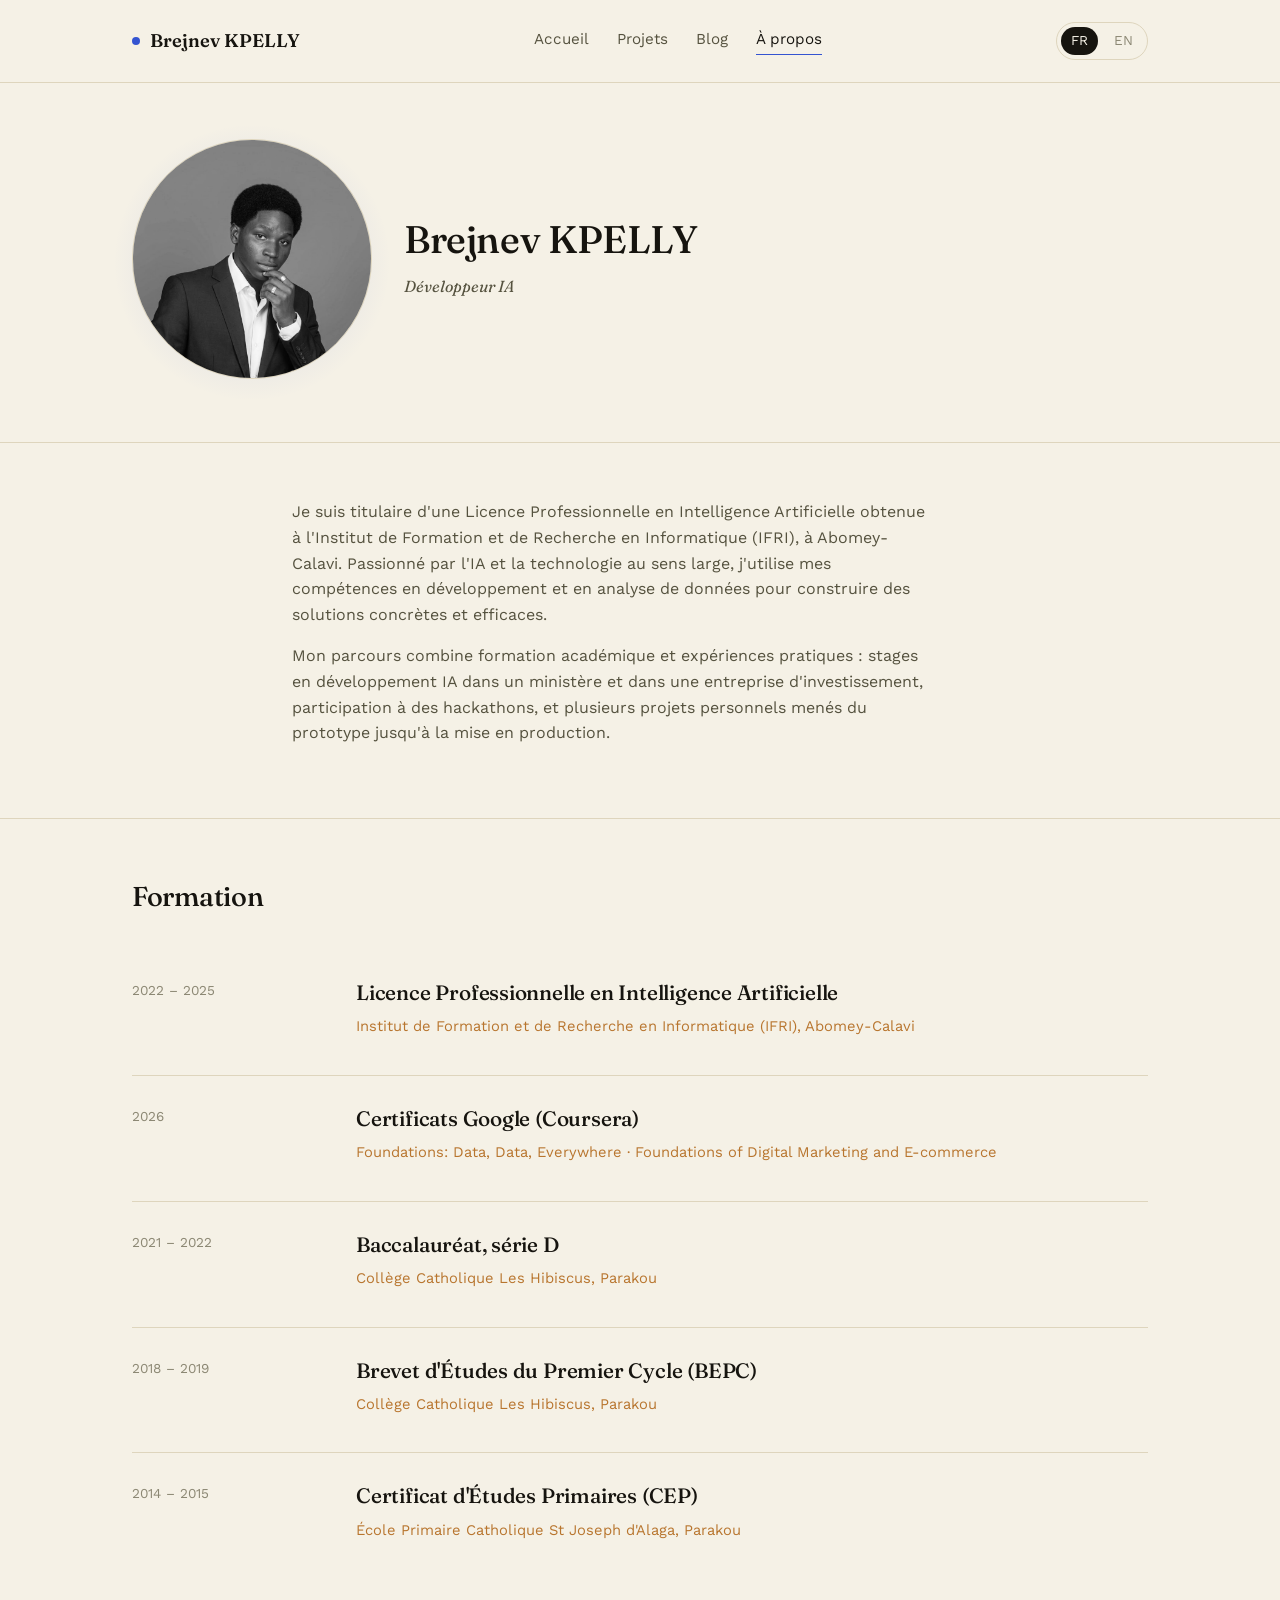
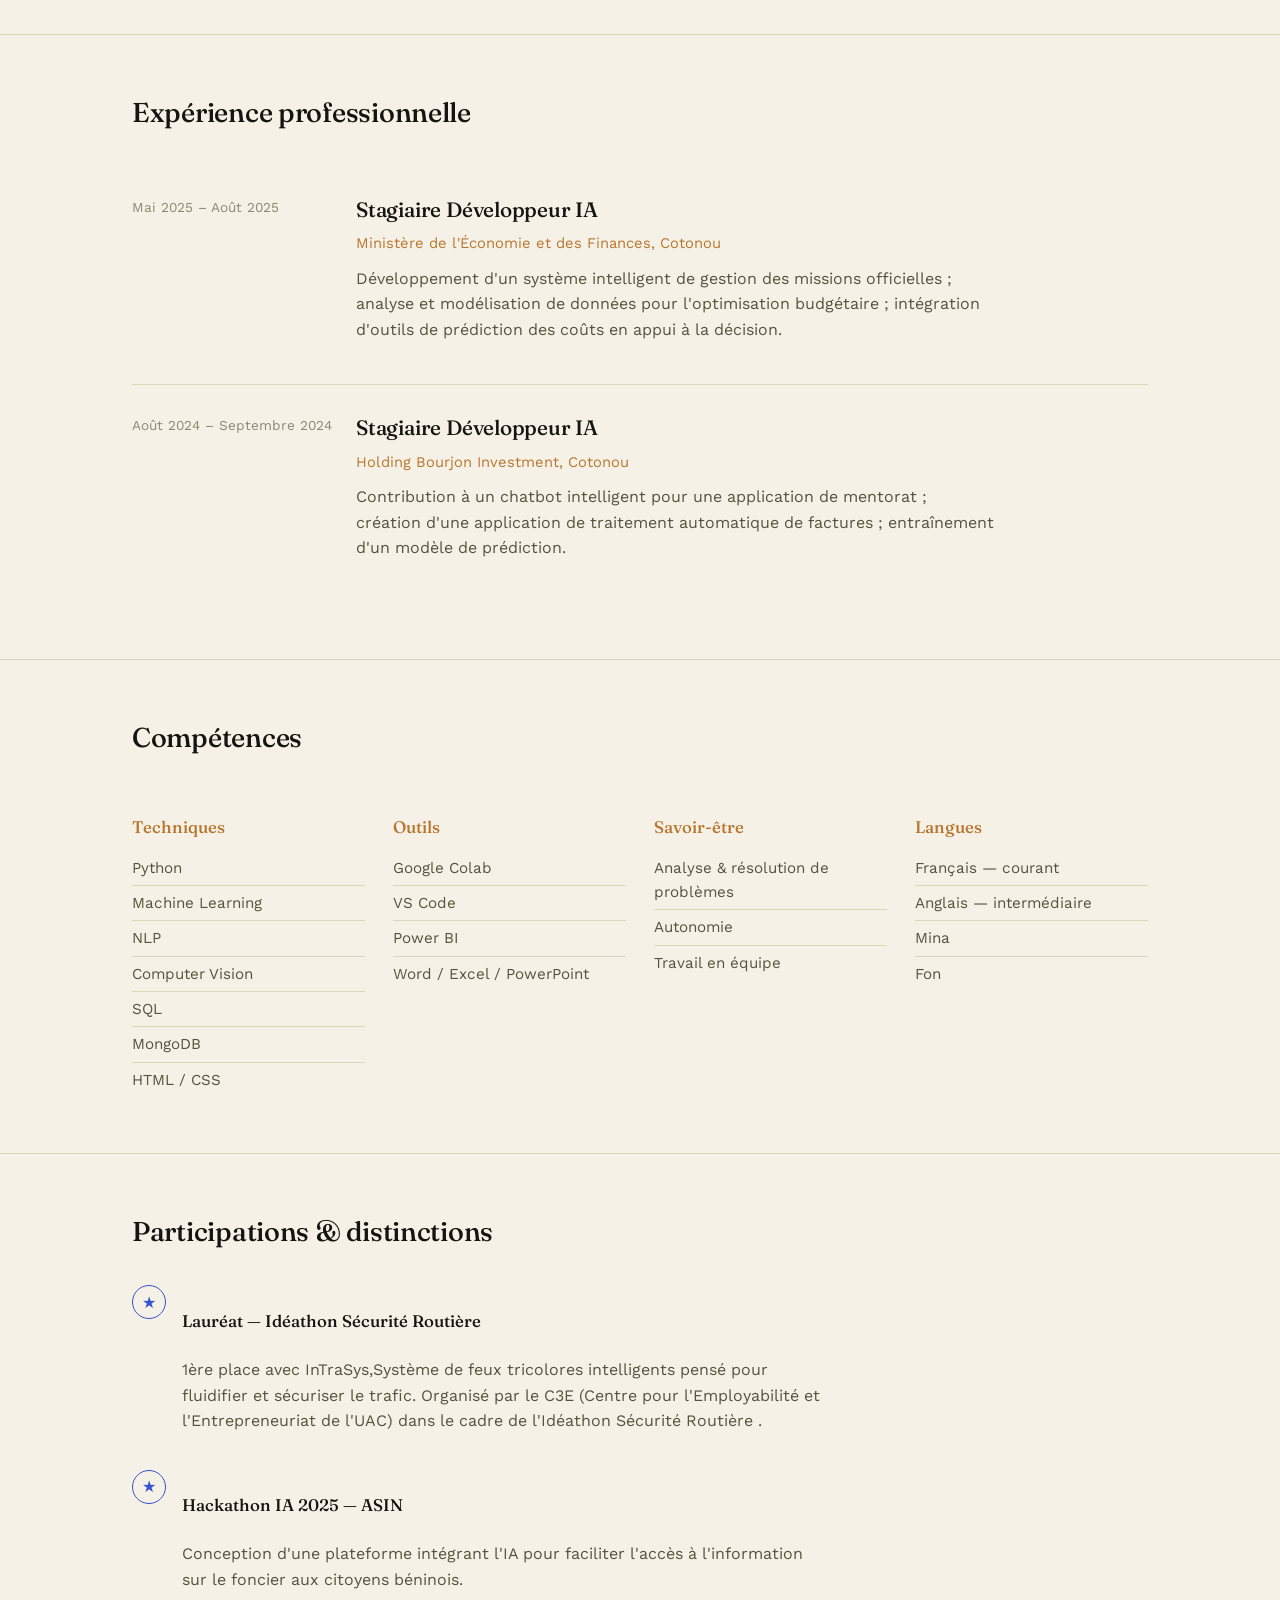
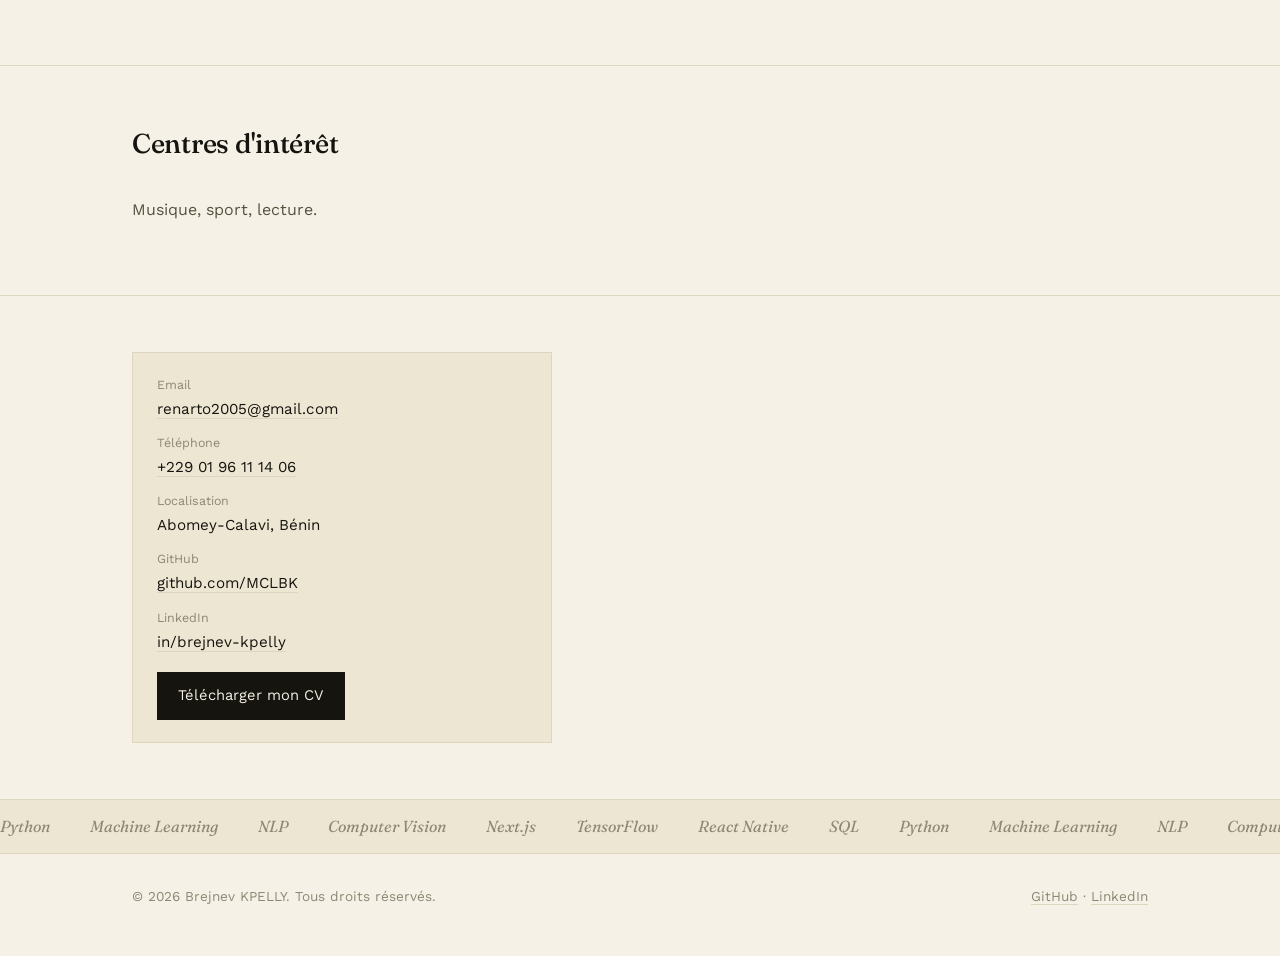
==== about.html @ 9922b502 "Première version du portfolio" ====
<!DOCTYPE html>
<html lang="fr">
<head>
<meta charset="UTF-8">
<meta name="viewport" content="width=device-width, initial-scale=1.0">
<title>À propos — Brejnev KPELLY</title>
<link rel="icon" href="data:,">
<link rel="stylesheet" href="css/style.css">
</head>
<body>

<header class="site">
  <div class="shell">
    <a href="index.html" class="mark"><span class="dot"></span>Brejnev KPELLY</a>
    <nav class="primary">
      <a href="index.html" data-i18n="nav.home">Accueil</a>
      <a href="projects.html" data-i18n="nav.projects">Projets</a>
      <a href="blog.html" data-i18n="nav.blog">Blog</a>
      <a href="about.html" data-i18n="nav.about" class="active">À propos</a>
    </nav>
    <div class="lang-toggle">
      <button data-lang="fr">FR</button>
      <button data-lang="en">EN</button>
    </div>
  </div>
</header>

<section style="padding-top:56px;">
  <div class="shell">
    <div class="about-hero">
      <span class="avatar-wrap"><img class="avatar" src="assets\IMG_3068.jpeg" alt="Brejnev KPELLY"></span>
      <div>
        <h1 style="font-size:2.4rem;">Brejnev KPELLY</h1>
        <p class="role" style="font-family:'Fraunces',serif; font-style:italic; color:var(--ink-soft); margin-top:4px;" data-i18n="about.role">Développeur IA</p>
      </div>
    </div>
  </div>
</section>

<section>
  <div class="shell prose">
    <p data-i18n="about.p1">Je suis titulaire d'une Licence Professionnelle en Intelligence Artificielle obtenue à l'Institut de Formation et de Recherche en Informatique (IFRI), à Abomey-Calavi. Passionné par l'IA et la technologie au sens large, j'utilise mes compétences en développement et en analyse de données pour construire des solutions concrètes et efficaces.</p>
    <p data-i18n="about.p2">Mon parcours combine formation académique et expériences pratiques : stages en développement IA dans un ministère et dans une entreprise d'investissement, participation à des hackathons, et plusieurs projets personnels menés du prototype jusqu'à la mise en production.</p>
  </div>
</section>

<section>
  <div class="shell">
    <div class="section-head"><h2 data-i18n="about.education">Formation</h2></div>
    <ul class="entry-list">
      <li class="entry"><span class="when" data-i18n="edu1.when">2022 – 2025</span>
        <div><h3 data-i18n="edu1.title">Licence Professionnelle en Intelligence Artificielle</h3>
        <span class="role" data-i18n="edu1.org">Institut de Formation et de Recherche en Informatique (IFRI), Abomey-Calavi</span></div>
      </li>
      <li class="entry"><span class="when" data-i18n="edu2.when">2026</span>
        <div><h3 data-i18n="edu2.title">Certificats Google (Coursera)</h3>
        <span class="role" data-i18n="edu2.org">Foundations: Data, Data, Everywhere · Foundations of Digital Marketing and E-commerce</span></div>
      </li>
      <li class="entry"><span class="when" data-i18n="edu3.when">2021 – 2022</span>
        <div><h3 data-i18n="edu3.title">Baccalauréat, série D</h3>
        <span class="role" data-i18n="edu3.org">Collège Catholique Les Hibiscus, Parakou</span></div>
      </li>
      <li class="entry"><span class="when" data-i18n="edu4.when">2018 – 2019</span>
        <div><h3 data-i18n="edu4.title">Brevet d'Études du Premier Cycle (BEPC)</h3>
        <span class="role" data-i18n="edu4.org">Collège Catholique Les Hibiscus, Parakou</span></div>
      </li>
      <li class="entry"><span class="when" data-i18n="edu5.when">2014 – 2015</span>
        <div><h3 data-i18n="edu5.title">Certificat d'Études Primaires (CEP)</h3>
        <span class="role" data-i18n="edu5.org">École Primaire Catholique St Joseph d'Alaga, Parakou</span></div>
      </li>
    </ul>
  </div>
</section>

<section>
  <div class="shell">
    <div class="section-head"><h2 data-i18n="about.experience">Expérience professionnelle</h2></div>
    <ul class="entry-list">
      <li class="entry">
        <span class="when" data-i18n="exp1.when">Mai 2025 – Août 2025</span>
        <div>
          <h3 data-i18n="exp1.role">Stagiaire Développeur IA</h3>
          <span class="role" data-i18n="exp1.org">Ministère de l'Économie et des Finances, Cotonou</span>
          <p data-i18n="exp1.desc">Développement d'un système intelligent de gestion des missions officielles ; analyse et modélisation de données pour l'optimisation budgétaire ; intégration d'outils de prédiction des coûts en appui à la décision.</p>
        </div>
      </li>
      <li class="entry">
        <span class="when" data-i18n="exp2.when">Août 2024 – Septembre 2024</span>
        <div>
          <h3 data-i18n="exp2.role">Stagiaire Développeur IA</h3>
          <span class="role" data-i18n="exp2.org">Holding Bourjon Investment, Cotonou</span>
          <p data-i18n="exp2.desc">Contribution à un chatbot intelligent pour une application de mentorat ; création d'une application de traitement automatique de factures ; entraînement d'un modèle de prédiction.</p>
        </div>
      </li>
    </ul>
  </div>
</section>

<section>
  <div class="shell">
    <div class="section-head"><h2 data-i18n="about.skills">Compétences</h2></div>
    <div class="skills-grid">
      <div>
        <h4 data-i18n="skills.tech">Techniques</h4>
        <ul><li>Python</li><li>Machine Learning</li><li>NLP</li><li>Computer Vision</li><li>SQL</li><li>MongoDB</li><li>HTML / CSS</li></ul>
      </div>
      <div>
        <h4 data-i18n="skills.tools">Outils</h4>
        <ul><li>Google Colab</li><li>VS Code</li><li>Power BI</li><li>Word / Excel / PowerPoint</li></ul>
      </div>
      <div>
        <h4 data-i18n="skills.soft">Savoir-être</h4>
        <ul><li>Analyse &amp; résolution de problèmes</li><li>Autonomie</li><li>Travail en équipe</li></ul>
      </div>
      <div>
        <h4 data-i18n="skills.lang">Langues</h4>
        <ul><li>Français — courant</li><li>Anglais — intermédiaire</li><li>Mina</li><li>Fon</li></ul>
      </div>
    </div>
  </div>
</section>

<section>
  <div class="shell">
    <div class="section-head"><h2 data-i18n="about.achievements">Participations &amp; distinctions</h2></div>
    <div class="achv">
      <div class="achv-item">
        <span class="badge">★</span>
        <div>
          <h4 data-i18n="achv1.title">Lauréat — Idéathon Sécurité Routière</h4>
          <p data-i18n="achv1.desc">1ère place avec InTraSys, un système de feux tricolores intelligents. Organisé par le C3E (Centre pour l'Employabilité et l'Entrepreneuriat de l'UAC).</p>
        </div>
      </div>
      <div class="achv-item">
        <span class="badge">★</span>
        <div>
          <h4 data-i18n="achv2.title">Hackathon IA 2025 — ASIN</h4>
          <p data-i18n="achv2.desc">Conception d'une plateforme intégrant l'IA pour faciliter l'accès à l'information sur le foncier aux citoyens béninois.</p>
        </div>
      </div>
    </div>
  </div>
</section>

<section>
  <div class="shell">
    <div class="section-head"><h2 data-i18n="about.interests">Centres d'intérêt</h2></div>
    <p data-i18n="about.interests_value">Musique, sport, lecture.</p>
  </div>
</section>

<section id="contact" style="border-bottom:none;">
  <div class="shell">
    <div class="hero-panel" style="max-width:420px;">
      <dl>
        <dt data-i18n="hero.email">Email</dt>
        <dd><a href="mailto:renarto2005@gmail.com">renarto2005@gmail.com</a></dd>
        <dt data-i18n="hero.phone">Téléphone</dt>
        <dd><a href="tel:+22901961114">+229 01 96 11 14 06</a></dd>
        <dt data-i18n="hero.location">Localisation</dt>
        <dd data-i18n="hero.location_value">Abomey-Calavi, Bénin</dd>
        <dt data-i18n="hero.github">GitHub</dt>
        <dd><a href="https://github.com/MCLBK" target="_blank" rel="noopener">github.com/MCLBK</a></dd>
        <dt data-i18n="hero.linkedin">LinkedIn</dt>
        <dd><a href="https://www.linkedin.com/in/brejnev-kpelly-991918427" target="_blank" rel="noopener">in/brejnev-kpelly</a></dd>
      </dl>
      <div class="hero-cta" style="margin-top:18px;">
        <a class="btn primary" href="assets/CV_KPELLY_Brejnev.pdf" download data-i18n="hero.cta_cv">Télécharger mon CV</a>
      </div>
    </div>
  </div>
</section>

<div class="marquee"><div class="marquee-track">
  <span>Python</span><span>Machine Learning</span><span>NLP</span><span>Computer Vision</span><span>Next.js</span><span>TensorFlow</span><span>React Native</span><span>SQL</span>
  <span>Python</span><span>Machine Learning</span><span>NLP</span><span>Computer Vision</span><span>Next.js</span><span>TensorFlow</span><span>React Native</span><span>SQL</span>
</div></div>
<footer class="site">
  <div class="shell">
    <span>© 2026 Brejnev KPELLY. <span data-i18n="footer.rights">Tous droits réservés.</span></span>
    <span><a href="https://github.com/MCLBK" target="_blank" rel="noopener">GitHub</a> · <a href="https://www.linkedin.com/in/brejnev-kpelly-991918427" target="_blank" rel="noopener">LinkedIn</a></span>
  </div>
</footer>

<script src="js/main.js"></script>
</body>
</html>
---- css/style.css ----
/* ============================================================
   Brejnev KPELLY — Portfolio
   Design tokens
   ============================================================ */
@import url('https://fonts.googleapis.com/css2?family=Fraunces:ital,opsz,wght@0,9..144,400;0,9..144,500;0,9..144,600;1,9..144,500&family=Work+Sans:wght@400;500;600&display=swap');

:root{
  --bg: #F5F1E6;
  --surface: #EDE6D3;
  --ink: #16140F;
  --ink-soft: #55523F;
  --ink-faint: #8C8874;
  --accent: #3454D1;
  --accent-2: #B8752E;
  --line: #DED5BD;
  --max: 760px;
  --wide: 1080px;
}

*{ box-sizing:border-box; }
html{ scroll-behavior:smooth; }

body{
  margin:0;
  background:var(--bg);
  color:var(--ink);
  font-family:'Work Sans', sans-serif;
  font-size:16px;
  line-height:1.6;
  -webkit-font-smoothing:antialiased;
}

h1,h2,h3,.serif{
  font-family:'Fraunces', serif;
  font-weight:500;
  letter-spacing:-0.01em;
  margin:0;
}

a{ color:inherit; text-decoration:none; }

p{ margin:0 0 1em; color:var(--ink-soft); max-width:64ch; }

::selection{ background:var(--accent); color:#fff; }

/* focus visibility */
a:focus-visible, button:focus-visible{
  outline:2px solid var(--accent-2);
  outline-offset:3px;
}

@media (prefers-reduced-motion: reduce){
  *{ animation-duration:0.001ms !important; transition-duration:0.001ms !important; }
}

/* ---------- layout shells ---------- */
.shell{
  max-width:var(--wide);
  margin:0 auto;
  padding:0 32px;
}
.prose{ max-width:var(--max); }

/* ---------- header ---------- */
header.site{
  border-bottom:1px solid var(--line);
  padding:22px 0;
}
header.site .shell{
  display:flex;
  align-items:center;
  justify-content:space-between;
  gap:24px;
  flex-wrap:wrap;
}
.mark{
  font-family:'Fraunces', serif;
  font-weight:600;
  font-size:1.15rem;
  display:flex;
  align-items:center;
  gap:10px;
}
.mark .dot{
  width:8px; height:8px; border-radius:50%;
  background:var(--accent);
  display:inline-block;
}
nav.primary{
  display:flex;
  align-items:center;
  gap:28px;
  flex-wrap:wrap;
}
nav.primary a{
  font-size:0.95rem;
  color:var(--ink-soft);
  padding-bottom:3px;
  border-bottom:1px solid transparent;
  transition:color .15s ease, border-color .15s ease;
}
nav.primary a:hover, nav.primary a.active{
  color:var(--ink);
  border-color:var(--accent);
}
.lang-toggle{
  display:flex;
  align-items:center;
  gap:6px;
  font-size:0.85rem;
  color:var(--ink-faint);
  border:1px solid var(--line);
  border-radius:999px;
  padding:4px 4px;
}
.lang-toggle button{
  background:none;
  border:none;
  font:inherit;
  color:inherit;
  cursor:pointer;
  padding:3px 10px;
  border-radius:999px;
}
.lang-toggle button.active{
  background:var(--ink);
  color:var(--bg);
}

/* ---------- hero ---------- */
.hero{
  padding:72px 0 56px;
  border-bottom:1px solid var(--line);
}
.hero .shell{
  display:grid;
  grid-template-columns:1.5fr 1fr;
  gap:48px;
  align-items:end;
}
.hero-eyebrow{
  color:var(--accent-2);
  font-size:0.95rem;
  margin-bottom:14px;
  display:block;
}
.hero h1{
  font-size:clamp(2.4rem, 5vw, 4rem);
  line-height:1.02;
  opacity:0;
  transform:translateY(10px);
  animation:rise .7s ease forwards;
}
.hero .role{
  font-family:'Fraunces', serif;
  font-style:italic;
  font-size:clamp(1.2rem, 2.2vw, 1.6rem);
  color:var(--ink-soft);
  margin-top:6px;
  opacity:0;
  transform:translateY(10px);
  animation:rise .7s ease .12s forwards;
}
.hero p.intro{
  margin-top:22px;
  font-size:1.05rem;
  opacity:0;
  transform:translateY(10px);
  animation:rise .7s ease .22s forwards;
}
@keyframes rise{ to{ opacity:1; transform:translateY(0); } }

.hero-panel{
  border:1px solid var(--line);
  padding:22px 24px;
  background:var(--surface);
}
.hero-panel .avatar{
  width:120px; height:120px;
  border-radius:50%;
  border:1px solid var(--line);
  object-fit:cover;
  margin-bottom:16px;
  background:#fff;
}
.hero-panel dl{ margin:0; }
.hero-panel dt{
  font-size:0.78rem;
  color:var(--ink-faint);
  margin-top:12px;
}
.hero-panel dt:first-of-type{ margin-top:0; }
.hero-panel dd{
  margin:2px 0 0;
  font-size:0.95rem;
}
.hero-panel dd a{ border-bottom:1px solid var(--line); }
.hero-panel dd a:hover{ border-color:var(--accent); color:var(--accent); }

.hero-cta{
  margin-top:24px;
  display:flex;
  gap:14px;
  flex-wrap:wrap;
}
.btn{
  display:inline-block;
  padding:11px 20px;
  border:1px solid var(--ink);
  font-size:0.92rem;
}
.btn.primary{ background:var(--ink); color:var(--bg); }
.btn.primary:hover{ background:var(--accent-2); border-color:var(--accent-2); }
.btn:not(.primary):hover{ border-color:var(--accent); color:var(--accent); }

/* ---------- sections ---------- */
section{ padding:56px 0; border-bottom:1px solid var(--line); }
section:last-of-type{ border-bottom:none; }
.section-head{
  display:flex;
  align-items:baseline;
  justify-content:space-between;
  gap:24px;
  margin-bottom:32px;
  flex-wrap:wrap;
}
.section-head h2{ font-size:1.7rem; }
.section-head .see-all{
  font-size:0.9rem;
  color:var(--ink-faint);
  border-bottom:1px solid var(--line);
}
.section-head .see-all:hover{ color:var(--accent); border-color:var(--accent); }

/* ---------- list entries (projects, experience) ---------- */
.entry-list{ list-style:none; margin:0; padding:0; }
.entry{
  padding:26px 0;
  border-top:1px solid var(--line);
  display:grid;
  grid-template-columns:200px 1fr;
  gap:24px;
}
.entry:first-child{ border-top:none; }
.entry .when{
  font-size:0.85rem;
  color:var(--ink-faint);
  padding-top:4px;
}
.entry h3{ font-size:1.3rem; margin-bottom:6px; }
.entry .role{ color:var(--accent-2); font-size:0.92rem; margin-bottom:10px; display:block; }
.entry .tags{
  margin-top:14px;
  display:flex;
  flex-wrap:wrap;
  gap:8px;
}
.entry .tags span{
  font-size:0.78rem;
  color:var(--ink-soft);
  border:1px solid var(--line);
  padding:3px 10px;
  border-radius:999px;
}
.entry .links{
  margin-top:14px;
  display:flex;
  gap:18px;
}
.entry .links a{
  font-size:0.88rem;
  border-bottom:1px solid var(--line);
}
.entry .links a:hover{ border-color:var(--accent); color:var(--accent); }

@media (max-width:640px){
  .entry{ grid-template-columns:1fr; gap:8px; }
  .hero .shell{ grid-template-columns:1fr; }
}

/* ---------- skills grid ---------- */
.skills-grid{
  display:grid;
  grid-template-columns:repeat(auto-fit, minmax(200px,1fr));
  gap:28px;
}
.skills-grid h4{
  font-family:'Fraunces', serif;
  font-weight:500;
  font-size:1.05rem;
  margin-bottom:10px;
  color:var(--accent-2);
}
.skills-grid ul{ list-style:none; margin:0; padding:0; }
.skills-grid li{
  color:var(--ink-soft);
  font-size:0.95rem;
  padding:5px 0;
  border-top:1px solid var(--line);
}
.skills-grid li:first-child{ border-top:none; }

/* ---------- achievements ---------- */
.achv{
  display:grid;
  gap:20px;
}
.achv-item{
  display:grid;
  grid-template-columns:auto 1fr;
  gap:16px;
  align-items:start;
}
.achv-item .badge{
  width:34px; height:34px;
  border:1px solid var(--accent);
  color:var(--accent);
  display:flex; align-items:center; justify-content:center;
  border-radius:50%;
  flex-shrink:0;
}
.achv-item h4{ font-family:'Fraunces', serif; font-weight:500; font-size:1.05rem; }
.achv-item p{ margin-top:4px; }

/* ---------- about page ---------- */
.about-hero{
  display:grid;
  grid-template-columns:auto 1fr;
  gap:32px;
  align-items:center;
}
.about-hero .avatar{
  width:240px; height:240px; border-radius:50%;
  border:1px solid var(--line);
  object-fit:cover;
  background:var(--surface);
}
@media (max-width:520px){
  .about-hero{ grid-template-columns:1fr; text-align:left; }
}

/* ---------- blog empty state ---------- */
.empty{
  border:1px dashed var(--line);
  padding:48px 32px;
  text-align:left;
  max-width:var(--max);
}
.empty h3{ font-size:1.3rem; margin-bottom:10px; }

/* ---------- footer ---------- */
footer.site{
  padding:32px 0 48px;
}
footer.site .shell{
  display:flex;
  justify-content:space-between;
  gap:16px;
  flex-wrap:wrap;
  font-size:0.85rem;
  color:var(--ink-faint);
}
footer.site a{ border-bottom:1px solid var(--line); }
footer.site a:hover{ color:var(--accent); border-color:var(--accent); }

/* ---------- status pill ---------- */
.status-pill{
  display:inline-flex;
  align-items:center;
  gap:8px;
  font-size:0.82rem;
  color:var(--ink-soft);
  margin-bottom:18px;
}
.status-pill .ping{
  position:relative;
  width:8px; height:8px;
  border-radius:50%;
  background:var(--accent);
  flex-shrink:0;
}
.status-pill .ping::after{
  content:"";
  position:absolute;
  inset:-5px;
  border-radius:50%;
  border:1px solid var(--accent);
  animation:ping 2.4s ease-out infinite;
}
@keyframes ping{
  0%{ transform:scale(0.6); opacity:0.9; }
  100%{ transform:scale(1.9); opacity:0; }
}

/* ---------- avatar glow ---------- */
.avatar-wrap{
  position:relative;
  display:inline-block;
}
.avatar-wrap::before{
  content:"";
  position:absolute;
  inset:-18px;
  background:radial-gradient(circle, rgba(52,84,209,0.20), rgba(52,84,209,0) 70%);
  border-radius:50%;
  animation:breathe 5s ease-in-out infinite;
  z-index:0;
}
.avatar-wrap img{ position:relative; z-index:1; }
@keyframes breathe{
  0%,100%{ transform:scale(0.94); opacity:0.8; }
  50%{ transform:scale(1.08); opacity:1; }
}

/* ---------- scroll reveal ---------- */
.reveal-init{
  opacity:0;
  transform:translateY(16px);
  transition:opacity .6s ease, transform .6s ease;
}
.reveal-init.reveal-in{
  opacity:1;
  transform:translateY(0);
}

/* ---------- entry hover accent ---------- */
.entry{ position:relative; transition:padding-left .25s ease; }
.entry::before{
  content:"";
  position:absolute;
  left:-14px; top:26px; bottom:26px;
  width:0;
  background:var(--accent);
  transition:width .25s ease;
}
.entry:hover::before{ width:3px; }
.entry:hover{ padding-left:12px; }
@media (max-width:640px){
  .entry:hover{ padding-left:0; }
  .entry::before{ display:none; }
}

/* ---------- button nudge ---------- */
.btn{ transition:background .15s ease, border-color .15s ease, color .15s ease, transform .15s ease; }
.btn:hover{ transform:translateX(2px); }
.see-all{ display:inline-block; transition:transform .15s ease, color .15s ease, border-color .15s ease; }
.see-all:hover{ transform:translateX(3px); }

/* ---------- marquee strip ---------- */
.marquee{
  border-top:1px solid var(--line);
  border-bottom:1px solid var(--line);
  overflow:hidden;
  padding:14px 0;
  background:var(--surface);
}
.marquee-track{
  display:flex;
  width:max-content;
  gap:40px;
  animation:marquee 28s linear infinite;
}
.marquee-track span{
  font-family:'Fraunces', serif;
  font-style:italic;
  font-size:1rem;
  color:var(--ink-faint);
  white-space:nowrap;
}
.marquee:hover .marquee-track{ animation-play-state:paused; }
@keyframes marquee{
  from{ transform:translateX(0); }
  to{ transform:translateX(-50%); }
}
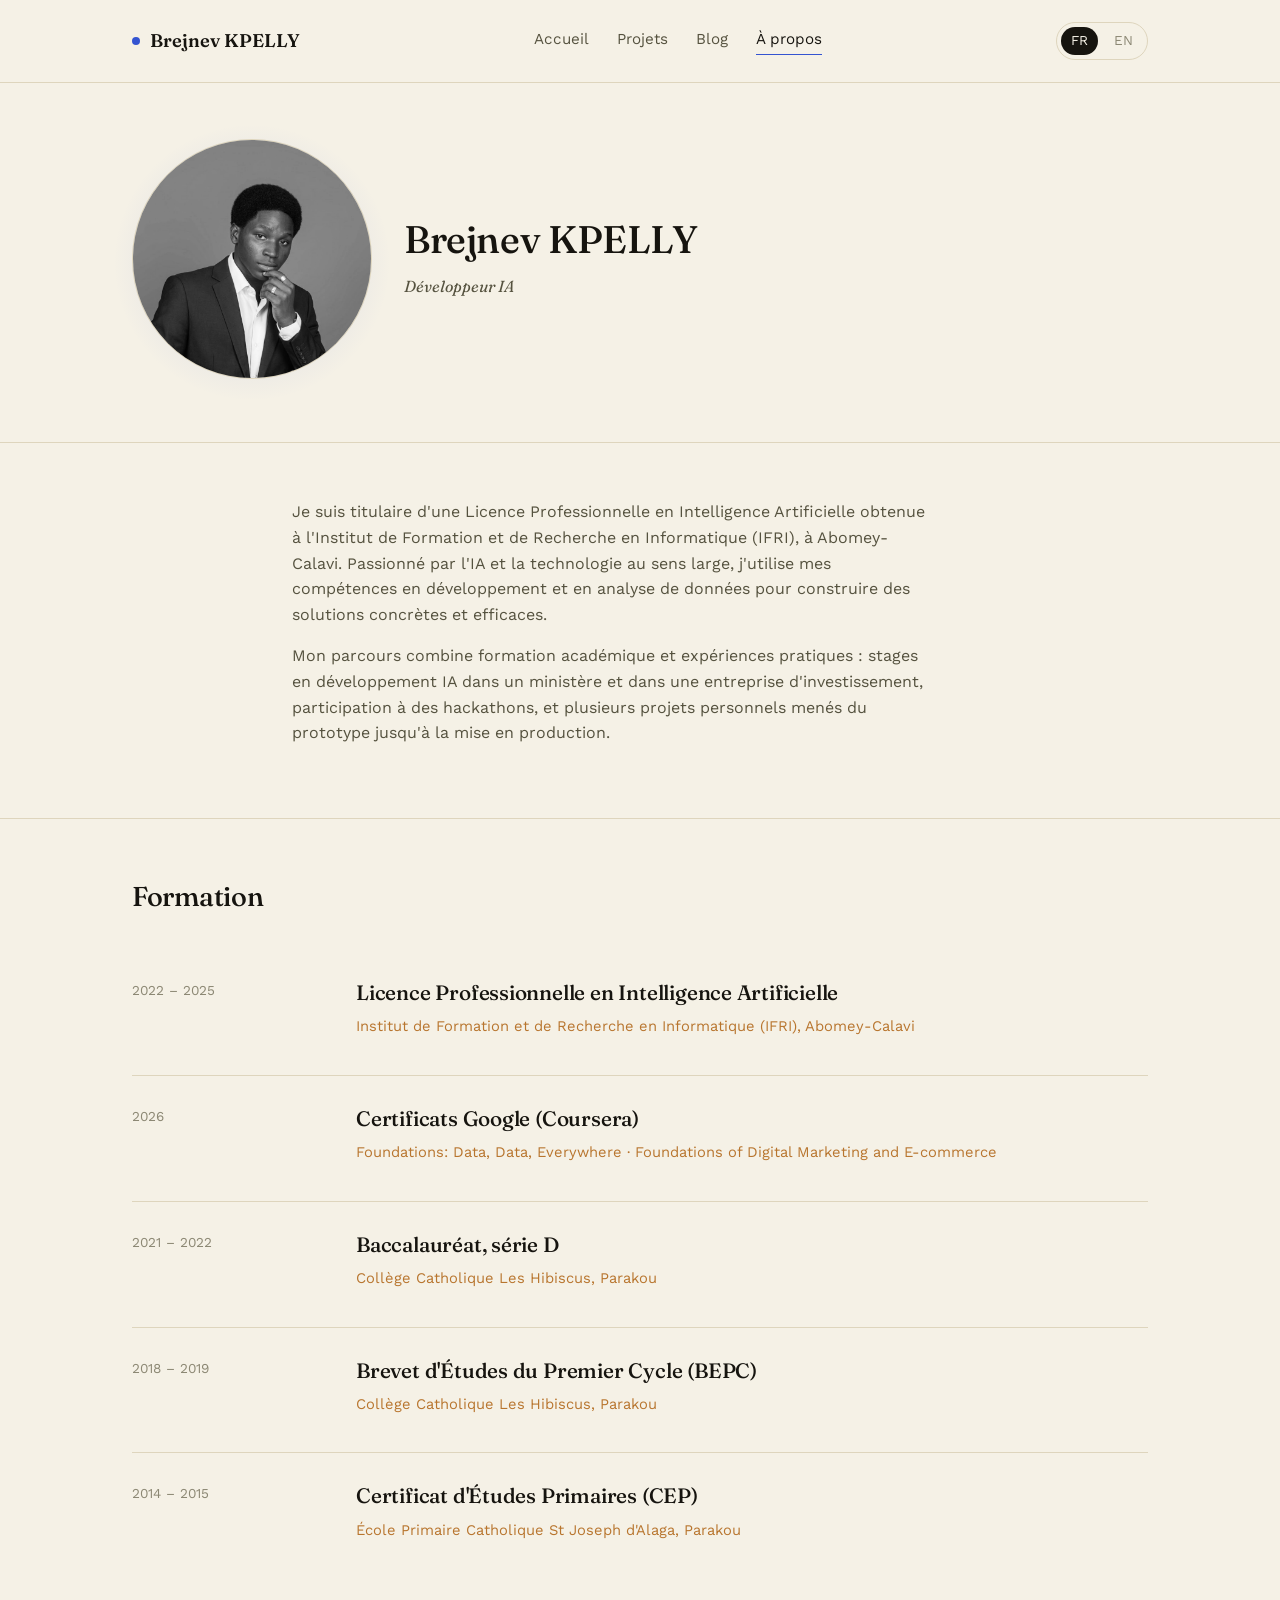
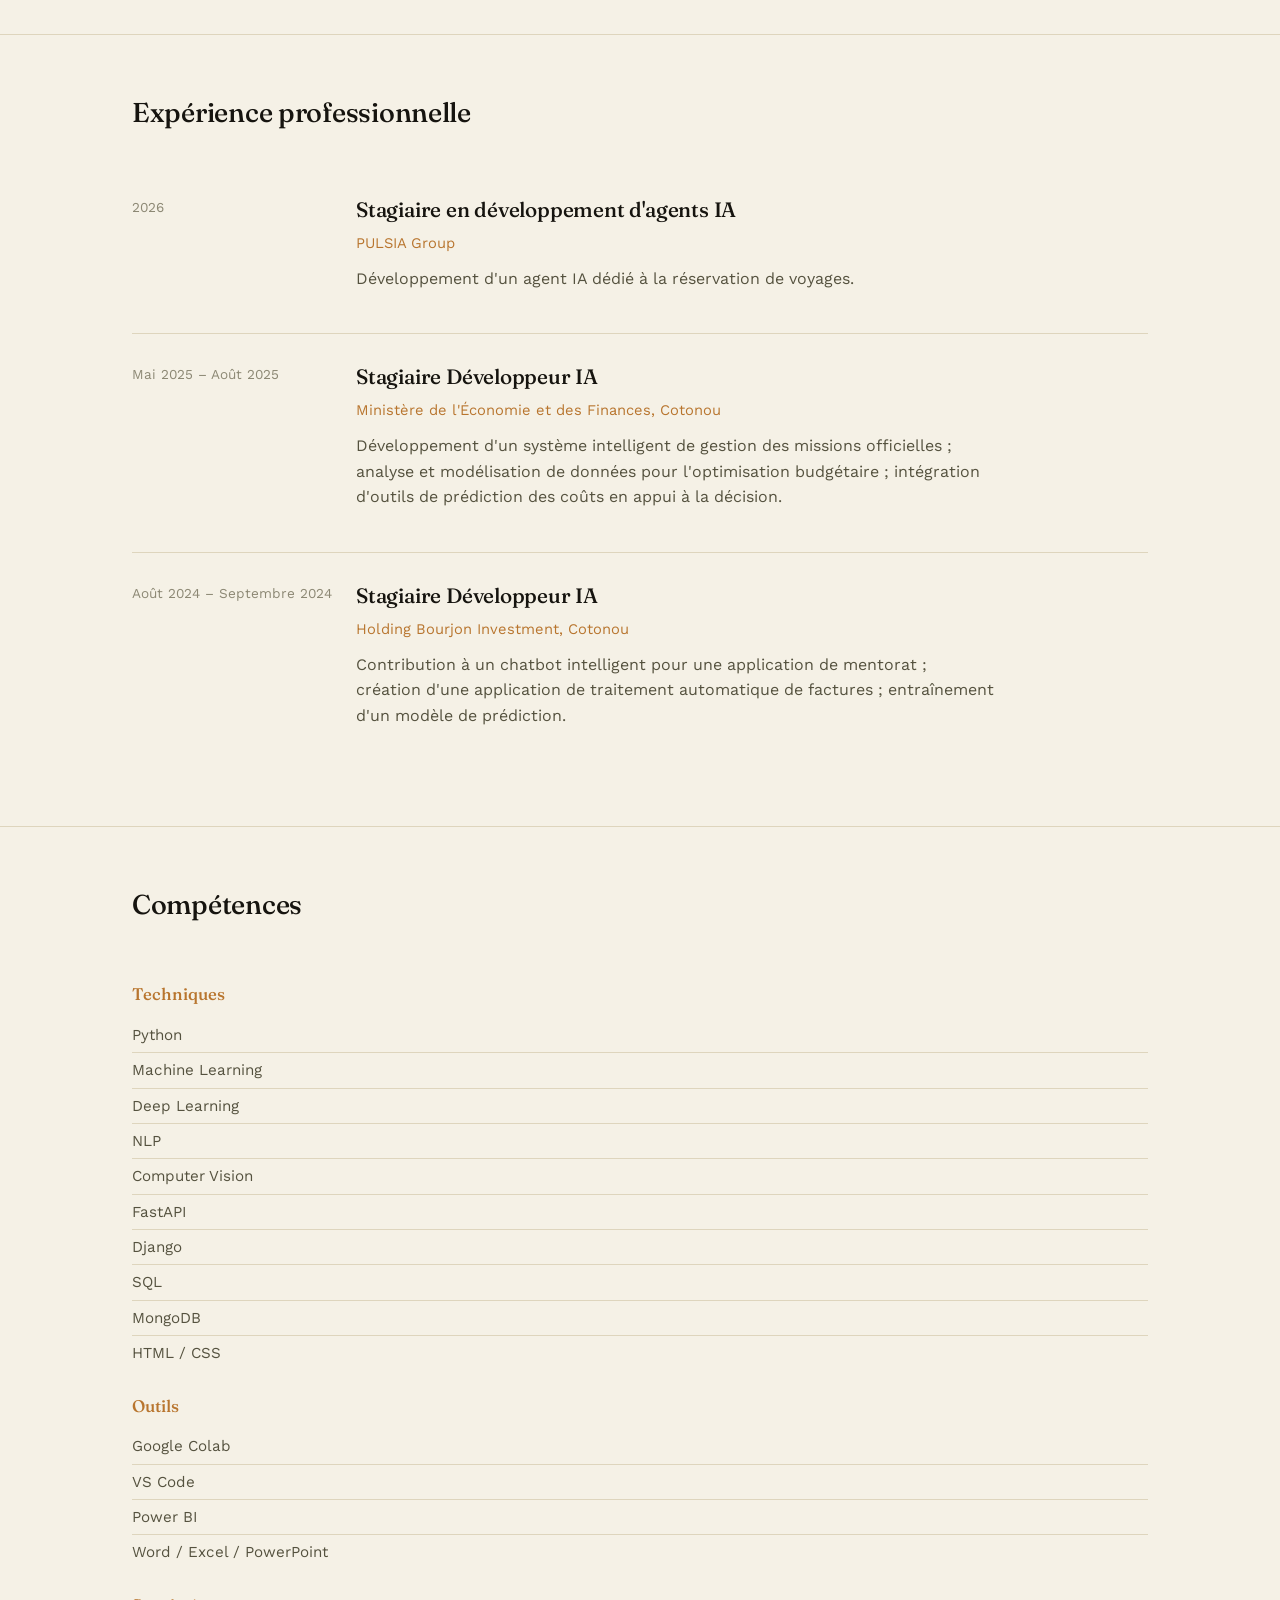
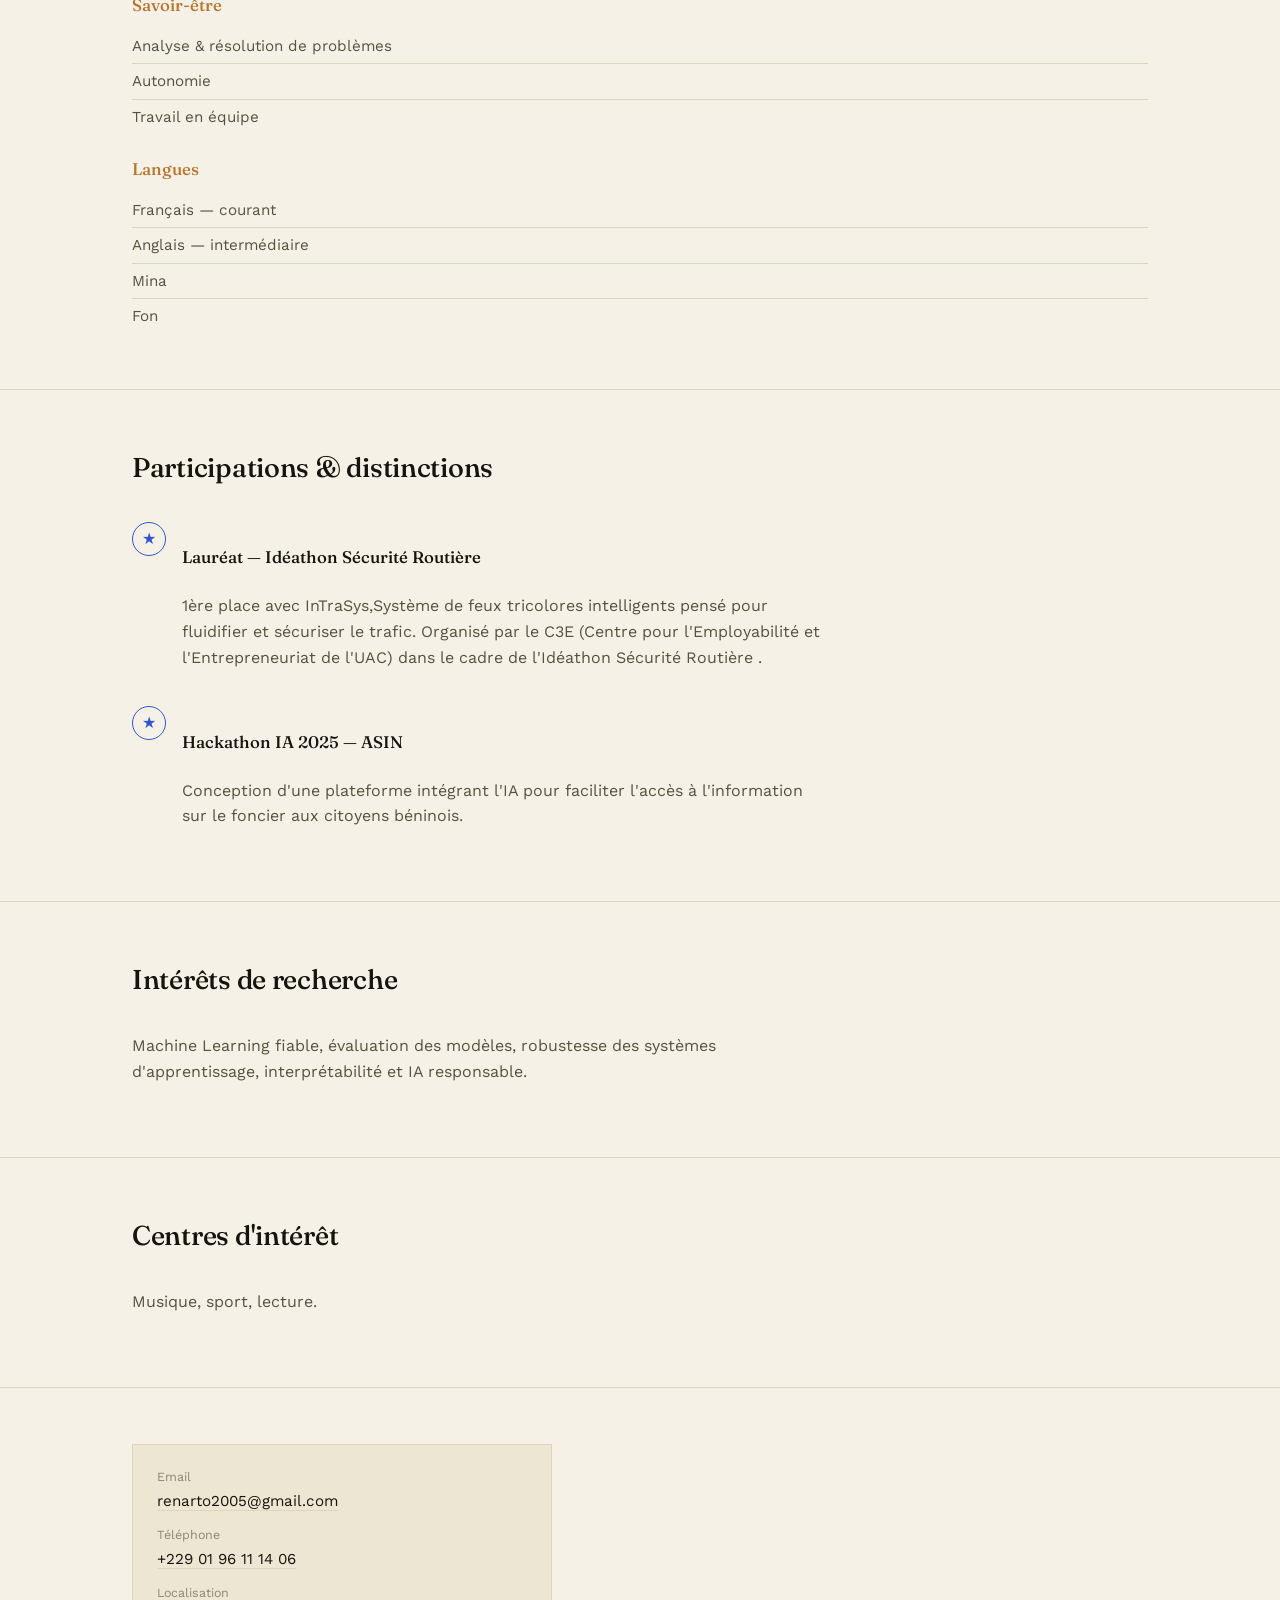
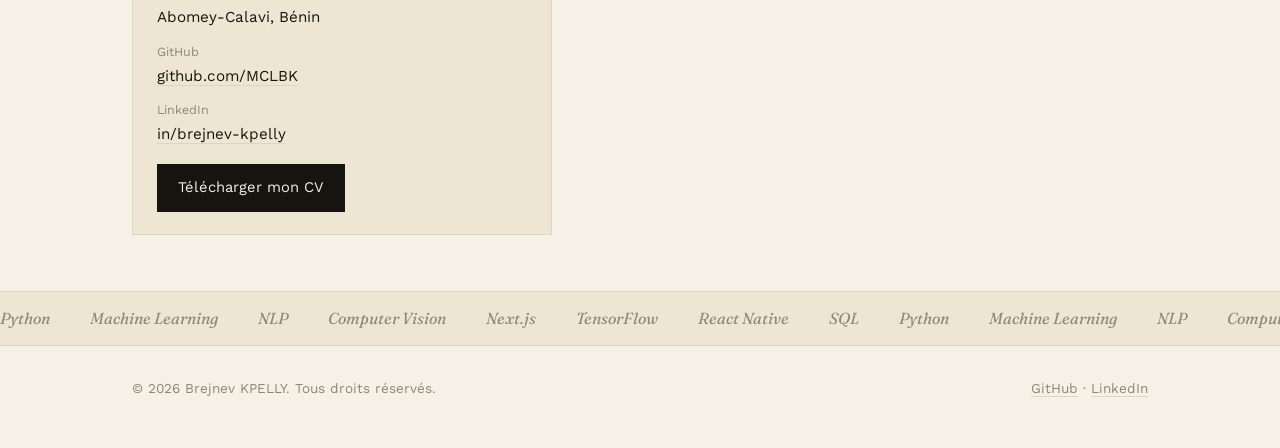
==== commit 46a43e2e: "Update about.html" ====
--- a/about.html
+++ b/about.html
@@ -76,6 +76,15 @@
   <div class="shell">
     <div class="section-head"><h2 data-i18n="about.experience">Expérience professionnelle</h2></div>
     <ul class="entry-list">
+
+      <li class="entry">
+        <span class="when" data-i18n="exp0.when">2026</span>
+        <div>
+          <h3 data-i18n="exp0.role">Stagiaire en développement d'agents IA</h3>
+          <span class="role" data-i18n="exp0.org">PULSIA Group</span>
+          <p data-i18n="exp0.desc">Développement d'un agent IA dédié à la réservation de voyages.</p>
+        </div>
+      </li>
       <li class="entry">
         <span class="when" data-i18n="exp1.when">Mai 2025 – Août 2025</span>
         <div>
@@ -102,8 +111,7 @@
     <div class="skills-grid">
       <div>
         <h4 data-i18n="skills.tech">Techniques</h4>
-        <ul><li>Python</li><li>Machine Learning</li><li>NLP</li><li>Computer Vision</li><li>SQL</li><li>MongoDB</li><li>HTML / CSS</li></ul>
-      </div>
+        <ul><li>Python</li><li>Machine Learning</li><li>Deep Learning</li><li>NLP</li><li>Computer Vision</li><li>FastAPI</li><li>Django</li><li>SQL</li><li>MongoDB</li><li>HTML / CSS</li></ul>
       <div>
         <h4 data-i18n="skills.tools">Outils</h4>
         <ul><li>Google Colab</li><li>VS Code</li><li>Power BI</li><li>Word / Excel / PowerPoint</li></ul>
@@ -142,6 +150,13 @@
   </div>
 </section>
 
+<section>
+  <div class="shell">
+    <div class="section-head"><h2 data-i18n="about.research">Intérêts de recherche</h2></div>
+    <p data-i18n="about.research_value">Machine Learning fiable, évaluation des modèles, robustesse des systèmes d'apprentissage, interprétabilité et IA responsable.</p>
+  </div>
+</section>
+  
 <section>
   <div class="shell">
     <div class="section-head"><h2 data-i18n="about.interests">Centres d'intérêt</h2></div>
